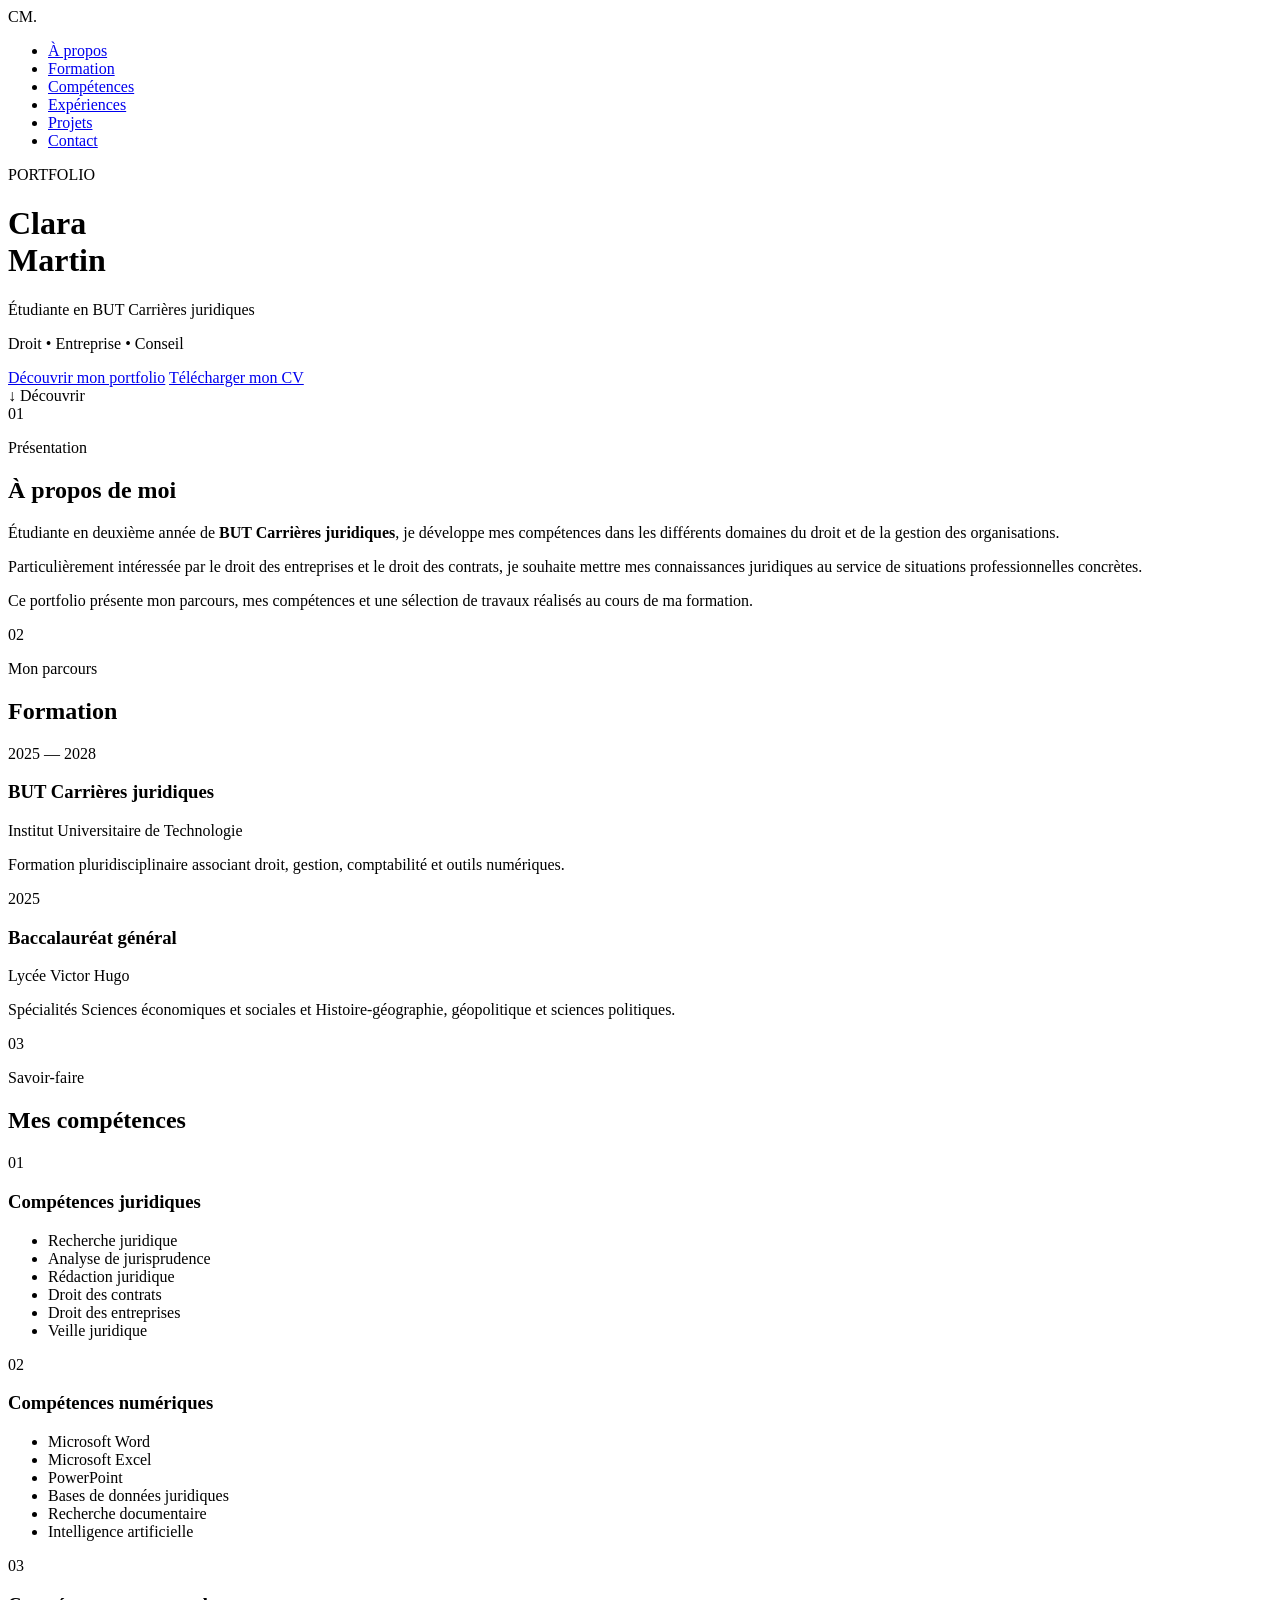
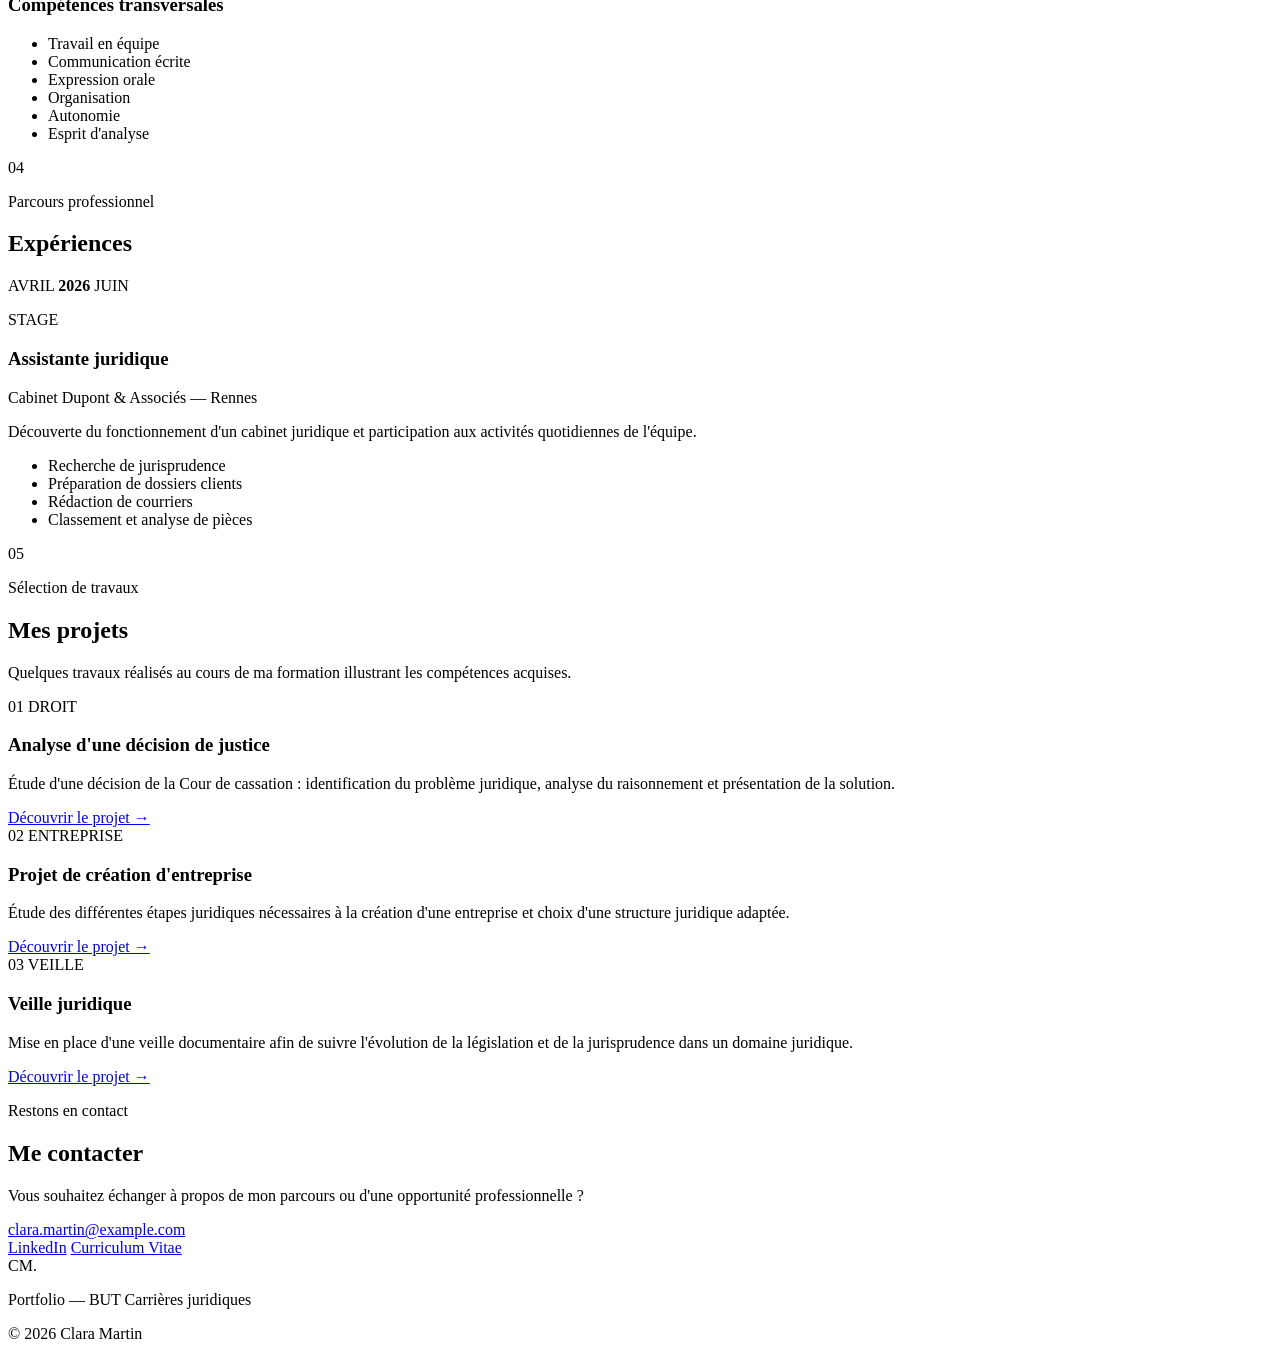
==== index.html @ 3ba402f6 "Add files via upload" ====
<!DOCTYPE html>
<html lang="fr">
<head>
    <meta charset="UTF-8">
    <meta name="viewport" content="width=device-width, initial-scale=1.0">
    <title>Portfolio | Clara Martin</title>
    <link rel="stylesheet" href="style.css">
</head>

<body>

<header class="hero">
    <nav class="navbar">
        <div class="logo">CM.</div>

        <ul>
            <li><a href="#apropos">À propos</a></li>
            <li><a href="#formation">Formation</a></li>
            <li><a href="#competences">Compétences</a></li>
            <li><a href="#experience">Expériences</a></li>
            <li><a href="#projets">Projets</a></li>
            <li><a href="#contact">Contact</a></li>
        </ul>
    </nav>

    <div class="hero-content">

        <p class="surtitle">PORTFOLIO</p>

        <h1>Clara<br><span>Martin</span></h1>

        <p class="subtitle">
            Étudiante en BUT Carrières juridiques
        </p>

        <p class="intro">
            Droit • Entreprise • Conseil
        </p>

        <div class="hero-buttons">
            <a href="#projets" class="btn btn-primary">Découvrir mon portfolio</a>
            <a href="cv-clara-martin.pdf" class="btn btn-outline">Télécharger mon CV</a>
        </div>

    </div>

    <div class="scroll">
        ↓ Découvrir
    </div>
</header>


<main>

<!-- À PROPOS -->

<section id="apropos" class="section about">

    <div class="section-number">01</div>

    <div class="section-content">

        <p class="section-label">Présentation</p>

        <h2>À propos de moi</h2>

        <div class="gold-line"></div>

        <p class="large-text">
            Étudiante en deuxième année de
            <strong>BUT Carrières juridiques</strong>,
            je développe mes compétences dans les différents
            domaines du droit et de la gestion des organisations.
        </p>

        <p>
            Particulièrement intéressée par le droit des entreprises
            et le droit des contrats, je souhaite mettre mes connaissances
            juridiques au service de situations professionnelles concrètes.
        </p>

        <p>
            Ce portfolio présente mon parcours, mes compétences
            et une sélection de travaux réalisés au cours de ma formation.
        </p>

    </div>

</section>


<!-- FORMATION -->

<section id="formation" class="section dark-section">

    <div class="section-number">02</div>

    <div class="section-content">

        <p class="section-label">Mon parcours</p>

        <h2>Formation</h2>

        <div class="gold-line"></div>

        <div class="timeline">

            <div class="timeline-item">
                <div class="date">2025 — 2028</div>

                <div>
                    <h3>BUT Carrières juridiques</h3>
                    <p class="institution">Institut Universitaire de Technologie</p>

                    <p>
                        Formation pluridisciplinaire associant droit,
                        gestion, comptabilité et outils numériques.
                    </p>
                </div>
            </div>


            <div class="timeline-item">

                <div class="date">2025</div>

                <div>
                    <h3>Baccalauréat général</h3>
                    <p class="institution">Lycée Victor Hugo</p>

                    <p>
                        Spécialités Sciences économiques et sociales
                        et Histoire-géographie, géopolitique et sciences politiques.
                    </p>
                </div>

            </div>

        </div>

    </div>

</section>


<!-- COMPÉTENCES -->

<section id="competences" class="section">

    <div class="section-number">03</div>

    <div class="section-content">

        <p class="section-label">Savoir-faire</p>

        <h2>Mes compétences</h2>

        <div class="gold-line"></div>


        <div class="skills-grid">

            <div class="skill-card">

                <span class="skill-number">01</span>

                <h3>Compétences juridiques</h3>

                <ul>
                    <li>Recherche juridique</li>
                    <li>Analyse de jurisprudence</li>
                    <li>Rédaction juridique</li>
                    <li>Droit des contrats</li>
                    <li>Droit des entreprises</li>
                    <li>Veille juridique</li>
                </ul>

            </div>


            <div class="skill-card">

                <span class="skill-number">02</span>

                <h3>Compétences numériques</h3>

                <ul>
                    <li>Microsoft Word</li>
                    <li>Microsoft Excel</li>
                    <li>PowerPoint</li>
                    <li>Bases de données juridiques</li>
                    <li>Recherche documentaire</li>
                    <li>Intelligence artificielle</li>
                </ul>

            </div>


            <div class="skill-card">

                <span class="skill-number">03</span>

                <h3>Compétences transversales</h3>

                <ul>
                    <li>Travail en équipe</li>
                    <li>Communication écrite</li>
                    <li>Expression orale</li>
                    <li>Organisation</li>
                    <li>Autonomie</li>
                    <li>Esprit d'analyse</li>
                </ul>

            </div>

        </div>

    </div>

</section>


<!-- EXPERIENCE -->

<section id="experience" class="section beige-section">

    <div class="section-number">04</div>

    <div class="section-content">

        <p class="section-label">Parcours professionnel</p>

        <h2>Expériences</h2>

        <div class="gold-line"></div>


        <article class="experience">

            <div class="experience-date">
                <span>AVRIL</span>
                <strong>2026</strong>
                <span>JUIN</span>
            </div>

            <div class="experience-content">

                <p class="experience-type">STAGE</p>

                <h3>Assistante juridique</h3>

                <p class="institution">
                    Cabinet Dupont & Associés — Rennes
                </p>

                <p>
                    Découverte du fonctionnement d'un cabinet juridique
                    et participation aux activités quotidiennes de l'équipe.
                </p>

                <ul>
                    <li>Recherche de jurisprudence</li>
                    <li>Préparation de dossiers clients</li>
                    <li>Rédaction de courriers</li>
                    <li>Classement et analyse de pièces</li>
                </ul>

            </div>

        </article>

    </div>

</section>


<!-- PROJETS -->

<section id="projets" class="section projects-section">

    <div class="section-number">05</div>

    <div class="section-content">

        <p class="section-label">Sélection de travaux</p>

        <h2>Mes projets</h2>

        <div class="gold-line"></div>

        <p class="projects-intro">
            Quelques travaux réalisés au cours de ma formation
            illustrant les compétences acquises.
        </p>


        <div class="projects-grid">


            <article class="project-card">

                <div class="project-top">
                    <span>01</span>
                    <span>DROIT</span>
                </div>

                <h3>Analyse d'une décision de justice</h3>

                <p>
                    Étude d'une décision de la Cour de cassation :
                    identification du problème juridique, analyse du
                    raisonnement et présentation de la solution.
                </p>

                <a href="#">Découvrir le projet →</a>

            </article>


            <article class="project-card">

                <div class="project-top">
                    <span>02</span>
                    <span>ENTREPRISE</span>
                </div>

                <h3>Projet de création d'entreprise</h3>

                <p>
                    Étude des différentes étapes juridiques nécessaires
                    à la création d'une entreprise et choix d'une
                    structure juridique adaptée.
                </p>

                <a href="#">Découvrir le projet →</a>

            </article>


            <article class="project-card">

                <div class="project-top">
                    <span>03</span>
                    <span>VEILLE</span>
                </div>

                <h3>Veille juridique</h3>

                <p>
                    Mise en place d'une veille documentaire afin de suivre
                    l'évolution de la législation et de la jurisprudence
                    dans un domaine juridique.
                </p>

                <a href="#">Découvrir le projet →</a>

            </article>

        </div>

    </div>

</section>


<!-- CONTACT -->

<section id="contact" class="contact">

    <p class="section-label">Restons en contact</p>

    <h2>Me contacter</h2>

    <div class="gold-line center"></div>

    <p>
        Vous souhaitez échanger à propos de mon parcours
        ou d'une opportunité professionnelle ?
    </p>

    <a href="mailto:clara.martin@example.com" class="email">
        clara.martin@example.com
    </a>

    <div class="contact-links">
        <a href="#">LinkedIn</a>
        <a href="cv-clara-martin.pdf">Curriculum Vitae</a>
    </div>

</section>

</main>


<footer>

    <div class="footer-logo">CM.</div>

    <p>
        Portfolio — BUT Carrières juridiques
    </p>

    <p>© 2026 Clara Martin</p>

</footer>

</body>
</html>
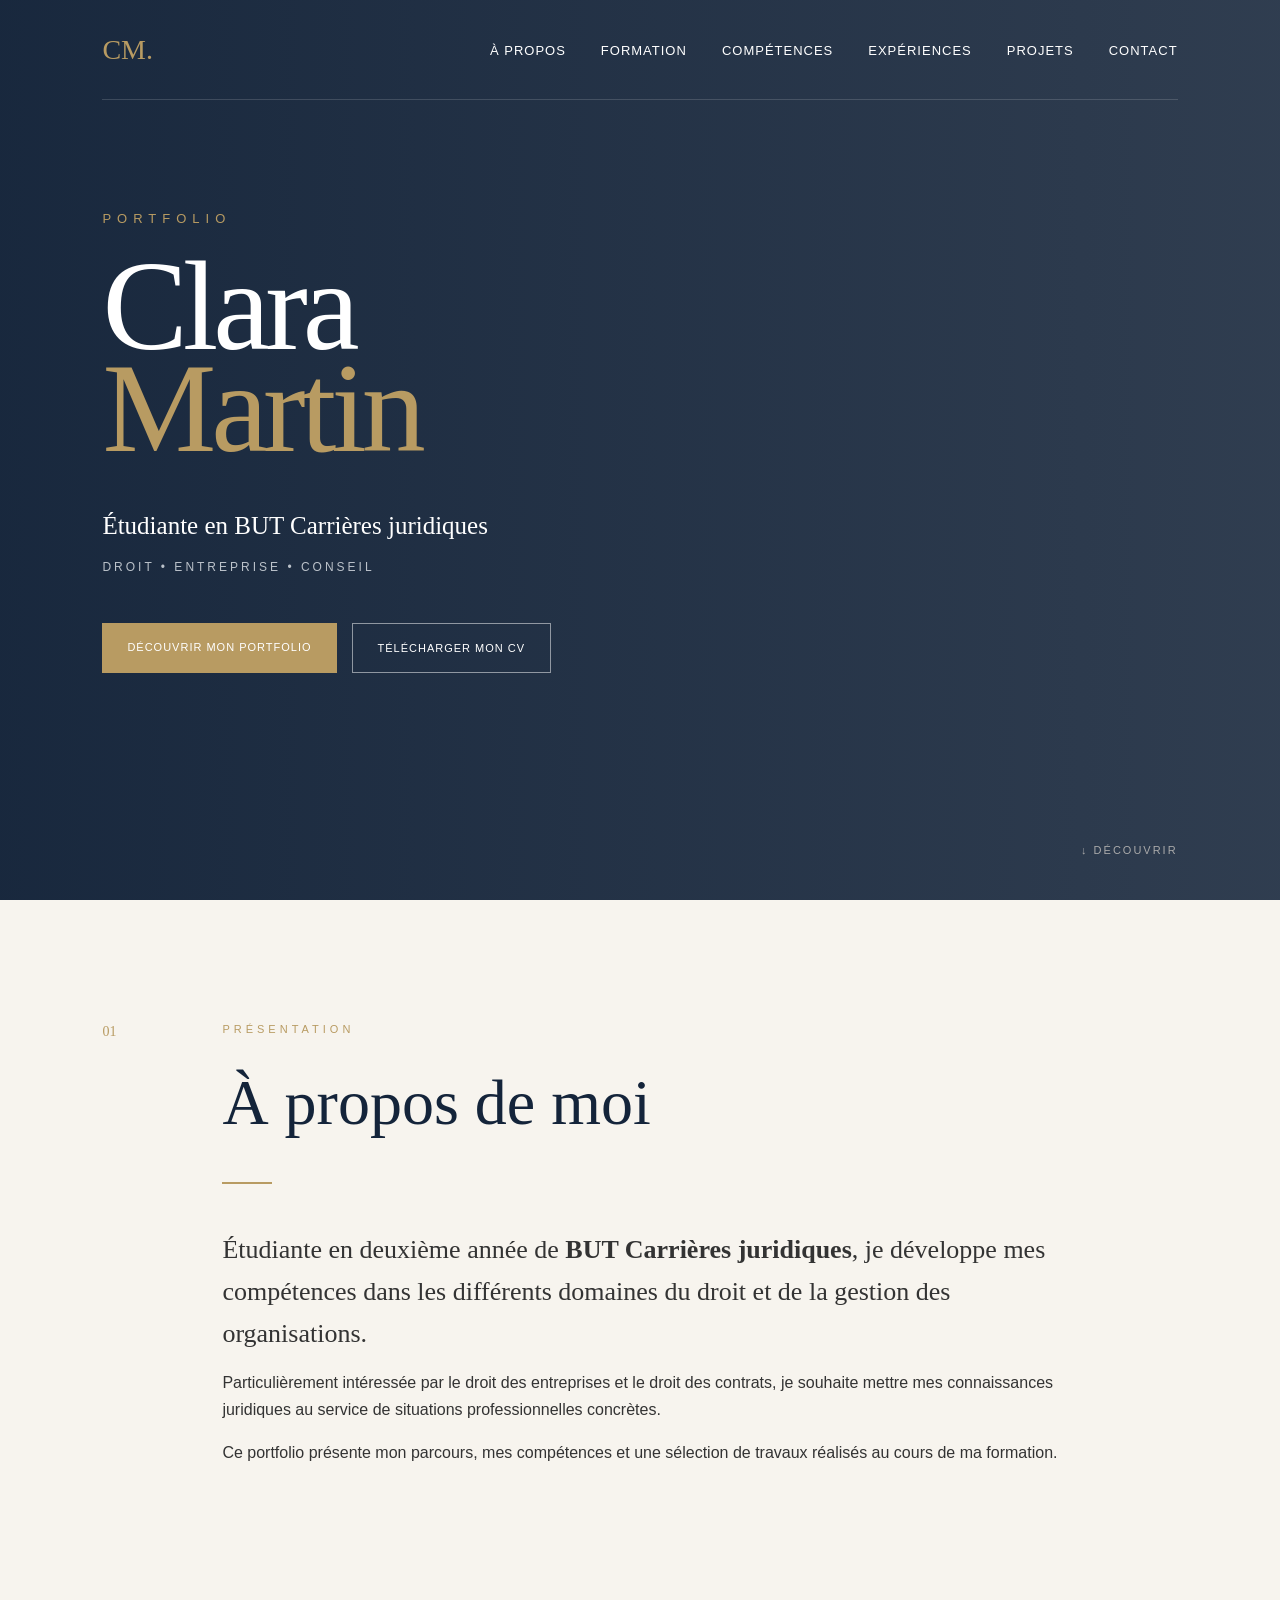
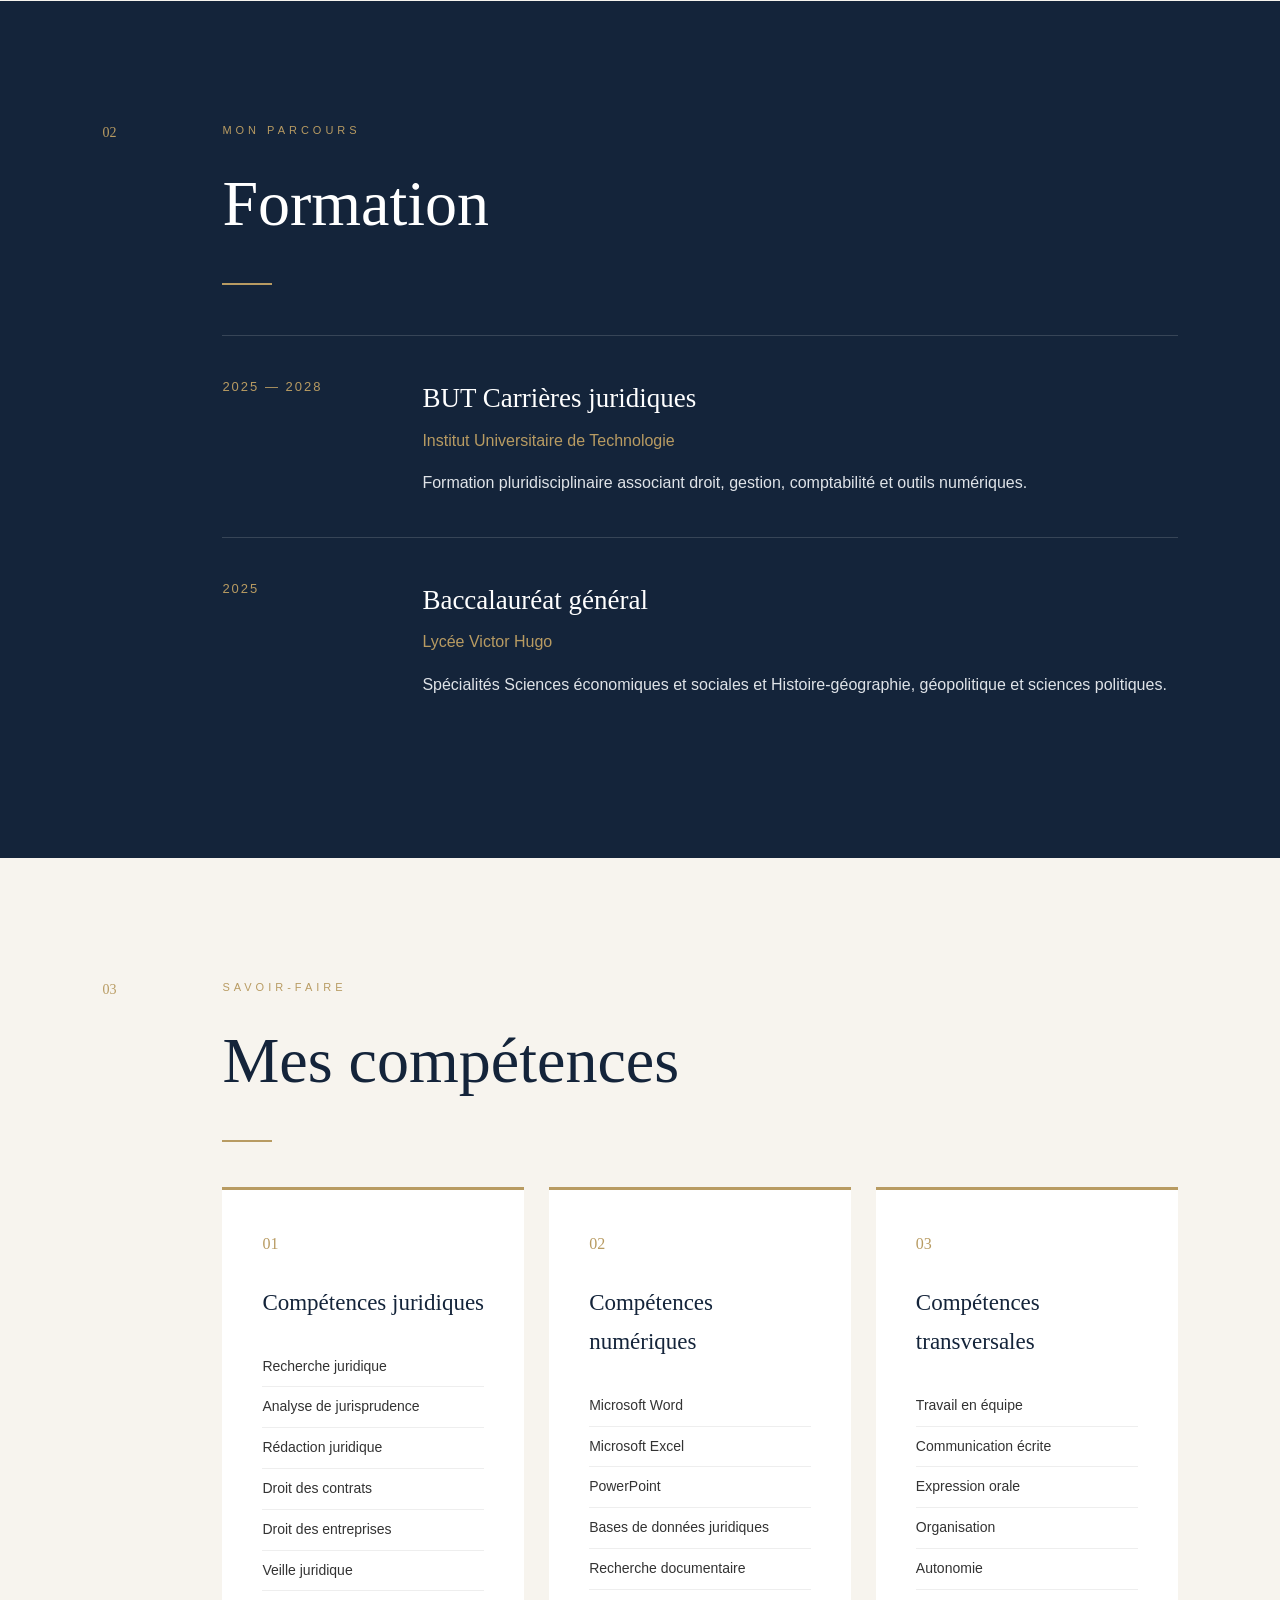
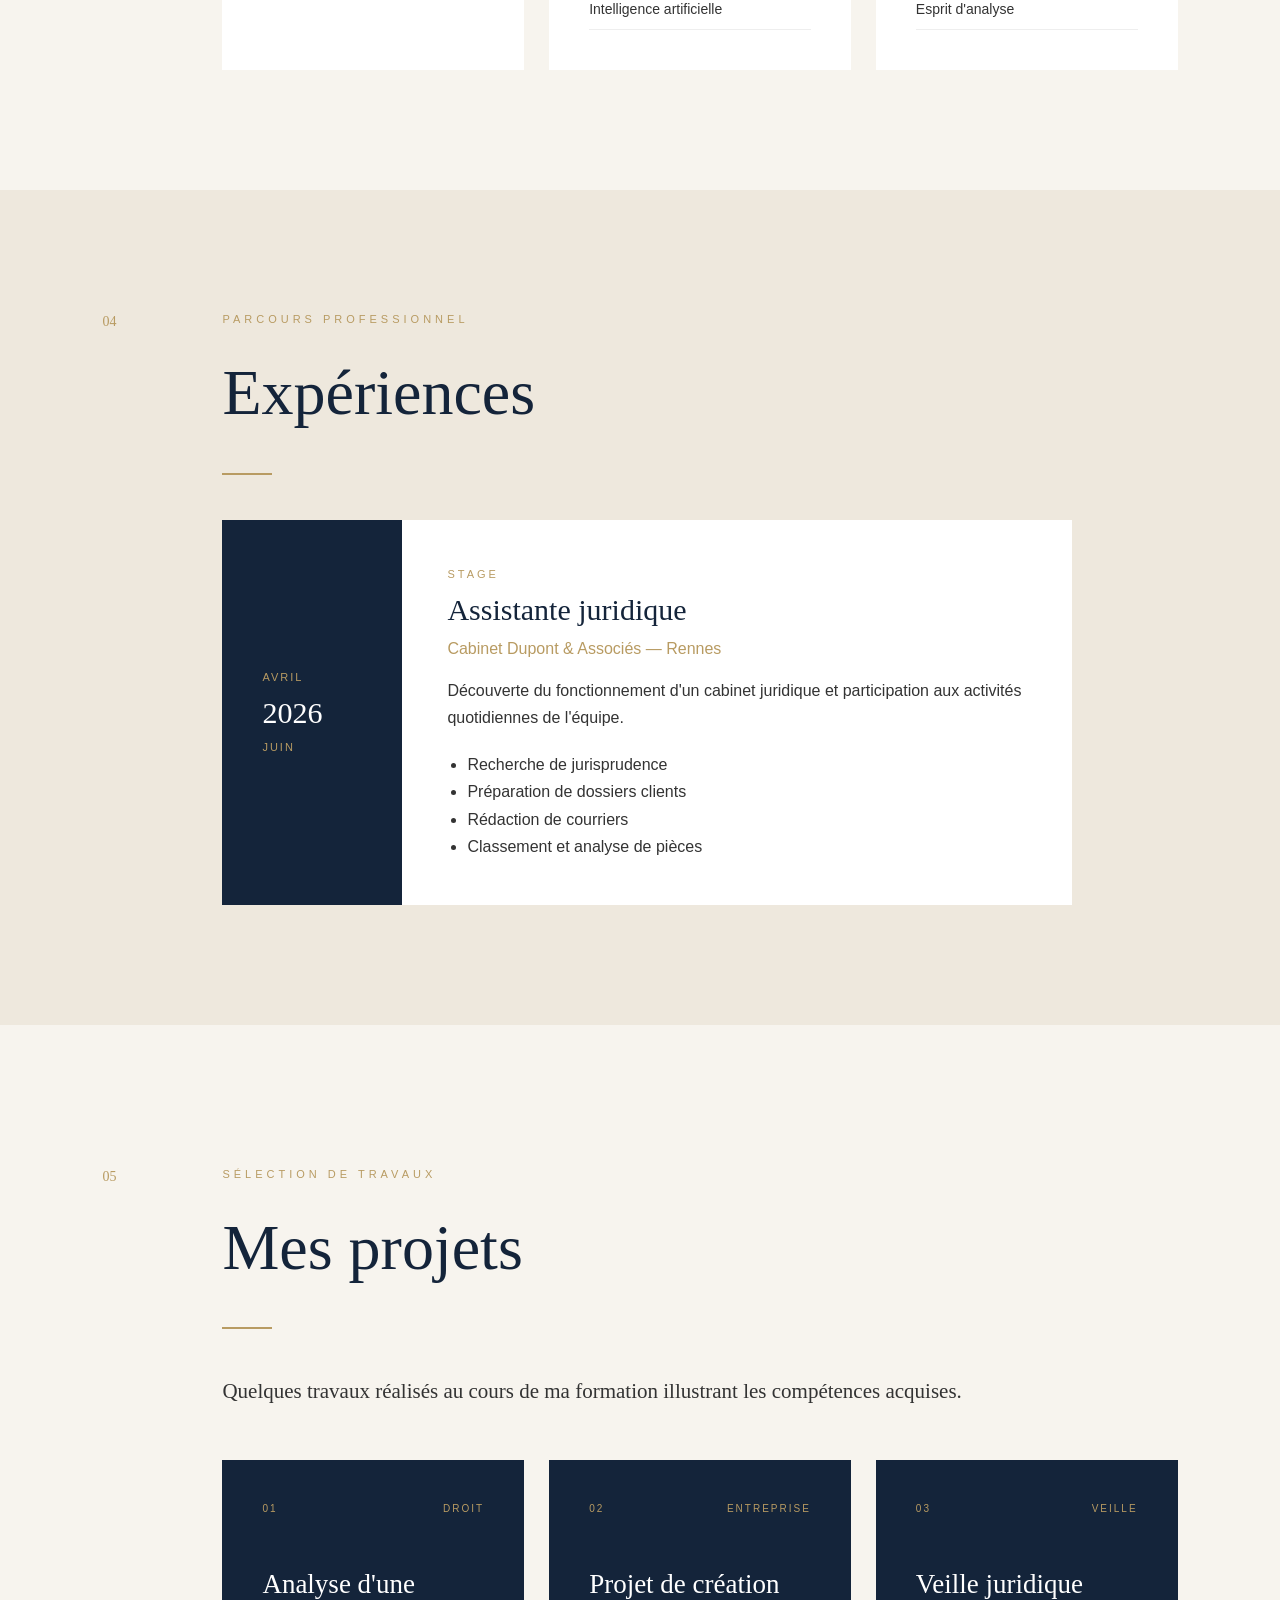
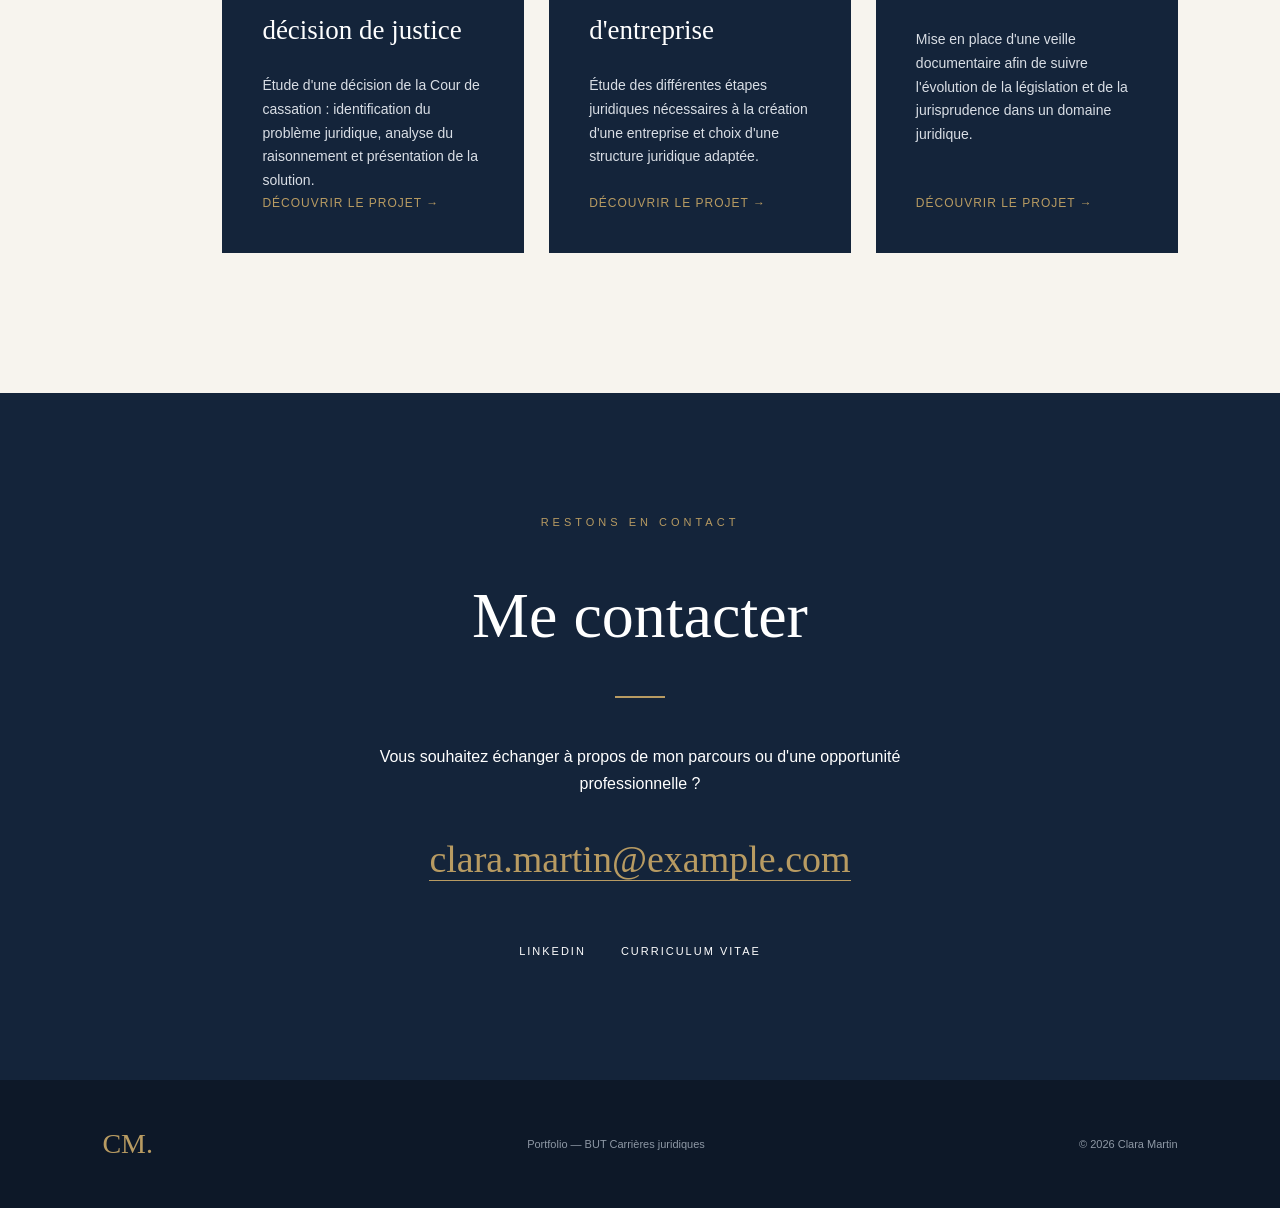
==== commit 4f557057: "Add files via upload" ====
--- a/index.html
+++ b/index.html
@@ -4,7 +4,572 @@
     <meta charset="UTF-8">
     <meta name="viewport" content="width=device-width, initial-scale=1.0">
     <title>Portfolio | Clara Martin</title>
-    <link rel="stylesheet" href="style.css">
+    <style>
+/* ==============================
+   VARIABLES
+================================ */
+
+:root {
+    --navy: #14243a;
+    --navy-light: #203653;
+    --gold: #b89b62;
+    --cream: #f7f4ee;
+    --beige: #eee8dd;
+    --white: #ffffff;
+    --text: #333333;
+    --light-text: #6e6e6e;
+}
+
+
+/* ==============================
+   BASE
+================================ */
+
+* {
+    margin: 0;
+    padding: 0;
+    box-sizing: border-box;
+}
+
+html {
+    scroll-behavior: smooth;
+}
+
+body {
+    font-family: Arial, Helvetica, sans-serif;
+    color: var(--text);
+    background: var(--cream);
+    line-height: 1.7;
+}
+
+h1,
+h2,
+h3 {
+    font-family: Georgia, "Times New Roman", serif;
+    font-weight: normal;
+}
+
+a {
+    text-decoration: none;
+    color: inherit;
+}
+
+
+/* ==============================
+   HERO
+================================ */
+
+.hero {
+    min-height: 100vh;
+    background:
+        linear-gradient(
+            90deg,
+            rgba(20, 36, 58, 0.98),
+            rgba(20, 36, 58, 0.88)
+        );
+    color: white;
+    position: relative;
+    padding: 0 8%;
+}
+
+.navbar {
+    height: 100px;
+    display: flex;
+    align-items: center;
+    justify-content: space-between;
+    border-bottom: 1px solid rgba(255,255,255,0.15);
+}
+
+.logo,
+.footer-logo {
+    font-family: Georgia, serif;
+    font-size: 28px;
+    color: var(--gold);
+}
+
+.navbar ul {
+    display: flex;
+    list-style: none;
+    gap: 35px;
+}
+
+.navbar a {
+    font-size: 13px;
+    letter-spacing: 1px;
+    text-transform: uppercase;
+    transition: 0.3s;
+}
+
+.navbar a:hover {
+    color: var(--gold);
+}
+
+
+.hero-content {
+    max-width: 850px;
+    padding-top: 12vh;
+}
+
+.surtitle {
+    color: var(--gold);
+    letter-spacing: 6px;
+    font-size: 13px;
+    margin-bottom: 25px;
+}
+
+.hero h1 {
+    font-size: clamp(75px, 10vw, 145px);
+    line-height: 0.8;
+    letter-spacing: -5px;
+}
+
+.hero h1 span {
+    color: var(--gold);
+}
+
+.subtitle {
+    margin-top: 45px;
+    font-family: Georgia, serif;
+    font-size: 25px;
+}
+
+.intro {
+    color: #bbc2ca;
+    margin-top: 10px;
+    letter-spacing: 3px;
+    text-transform: uppercase;
+    font-size: 12px;
+}
+
+
+.hero-buttons {
+    margin-top: 45px;
+    display: flex;
+    gap: 15px;
+}
+
+.btn {
+    padding: 15px 25px;
+    text-transform: uppercase;
+    letter-spacing: 1px;
+    font-size: 11px;
+    transition: 0.3s;
+}
+
+.btn-primary {
+    background: var(--gold);
+    color: white;
+}
+
+.btn-primary:hover {
+    background: white;
+    color: var(--navy);
+}
+
+.btn-outline {
+    border: 1px solid rgba(255,255,255,0.5);
+}
+
+.btn-outline:hover {
+    background: white;
+    color: var(--navy);
+}
+
+.scroll {
+    position: absolute;
+    right: 8%;
+    bottom: 40px;
+    color: #aaa;
+    font-size: 11px;
+    text-transform: uppercase;
+    letter-spacing: 2px;
+}
+
+
+/* ==============================
+   SECTIONS
+================================ */
+
+.section {
+    display: grid;
+    grid-template-columns: 120px 1fr;
+    padding: 120px 8%;
+    max-width: 1500px;
+    margin: auto;
+}
+
+.section-number {
+    color: var(--gold);
+    font-family: Georgia, serif;
+    font-size: 14px;
+}
+
+.section-content {
+    max-width: 1100px;
+}
+
+.section-label {
+    text-transform: uppercase;
+    letter-spacing: 4px;
+    font-size: 11px;
+    color: var(--gold);
+    margin-bottom: 10px;
+}
+
+h2 {
+    font-size: clamp(42px, 5vw, 65px);
+    color: var(--navy);
+}
+
+.gold-line {
+    width: 50px;
+    height: 2px;
+    background: var(--gold);
+    margin: 25px 0 45px;
+}
+
+.large-text {
+    font-family: Georgia, serif;
+    font-size: 26px;
+    line-height: 1.6;
+    max-width: 900px;
+    margin-bottom: 25px;
+}
+
+.section-content > p:not(.section-label) {
+    max-width: 850px;
+    margin-bottom: 15px;
+}
+
+
+/* ==============================
+   FORMATION
+================================ */
+
+.dark-section {
+    max-width: none;
+    background: var(--navy);
+    color: #dfe3e8;
+}
+
+.dark-section .section-content {
+    max-width: 1100px;
+}
+
+.dark-section h2 {
+    color: white;
+}
+
+.timeline {
+    margin-top: 50px;
+}
+
+.timeline-item {
+    display: grid;
+    grid-template-columns: 200px 1fr;
+    padding: 40px 0;
+    border-top: 1px solid rgba(255,255,255,0.15);
+}
+
+.date {
+    color: var(--gold);
+    font-size: 13px;
+    letter-spacing: 2px;
+}
+
+.timeline h3 {
+    color: white;
+    font-size: 27px;
+    margin-bottom: 5px;
+}
+
+.institution {
+    color: var(--gold);
+    margin-bottom: 15px;
+}
+
+
+/* ==============================
+   COMPETENCES
+================================ */
+
+.skills-grid {
+    display: grid;
+    grid-template-columns: repeat(3, 1fr);
+    gap: 25px;
+}
+
+.skill-card {
+    background: white;
+    padding: 40px;
+    border-top: 3px solid var(--gold);
+    transition: 0.3s;
+}
+
+.skill-card:hover {
+    transform: translateY(-7px);
+    box-shadow: 0 20px 45px rgba(0,0,0,0.08);
+}
+
+.skill-number {
+    color: var(--gold);
+    font-family: Georgia, serif;
+}
+
+.skill-card h3 {
+    color: var(--navy);
+    font-size: 23px;
+    margin: 25px 0;
+}
+
+.skill-card ul {
+    list-style: none;
+}
+
+.skill-card li {
+    padding: 8px 0;
+    border-bottom: 1px solid #eee;
+    font-size: 14px;
+}
+
+
+/* ==============================
+   EXPERIENCE
+================================ */
+
+.beige-section {
+    max-width: none;
+    background: var(--beige);
+}
+
+.experience {
+    display: grid;
+    grid-template-columns: 180px 1fr;
+    background: white;
+    max-width: 850px;
+    margin-top: 40px;
+}
+
+.experience-date {
+    background: var(--navy);
+    color: white;
+    padding: 40px;
+    display: flex;
+    flex-direction: column;
+    justify-content: center;
+}
+
+.experience-date span {
+    color: var(--gold);
+    font-size: 11px;
+    letter-spacing: 2px;
+}
+
+.experience-date strong {
+    font-family: Georgia, serif;
+    font-size: 30px;
+    font-weight: normal;
+}
+
+.experience-content {
+    padding: 45px;
+}
+
+.experience-type {
+    color: var(--gold);
+    font-size: 11px;
+    letter-spacing: 3px;
+}
+
+.experience-content h3 {
+    font-size: 30px;
+    color: var(--navy);
+}
+
+.experience-content ul {
+    margin: 20px 0 0 20px;
+}
+
+
+/* ==============================
+   PROJETS
+================================ */
+
+.projects-section {
+    padding-top: 140px;
+    padding-bottom: 140px;
+}
+
+.projects-intro {
+    font-family: Georgia, serif;
+    font-size: 21px;
+}
+
+.projects-grid {
+    display: grid;
+    grid-template-columns: repeat(3, 1fr);
+    gap: 25px;
+    margin-top: 50px;
+}
+
+.project-card {
+    background: var(--navy);
+    color: #d9dee5;
+    padding: 40px;
+    min-height: 390px;
+    display: flex;
+    flex-direction: column;
+    transition: 0.3s;
+}
+
+.project-card:hover {
+    transform: translateY(-8px);
+}
+
+.project-top {
+    display: flex;
+    justify-content: space-between;
+    color: var(--gold);
+    font-size: 10px;
+    letter-spacing: 2px;
+}
+
+.project-card h3 {
+    color: white;
+    font-size: 27px;
+    margin: 45px 0 20px;
+}
+
+.project-card p {
+    font-size: 14px;
+}
+
+.project-card a {
+    color: var(--gold);
+    margin-top: auto;
+    font-size: 12px;
+    text-transform: uppercase;
+    letter-spacing: 1px;
+}
+
+
+/* ==============================
+   CONTACT
+================================ */
+
+.contact {
+    background: var(--navy);
+    color: white;
+    text-align: center;
+    padding: 120px 20px;
+}
+
+.contact h2 {
+    color: white;
+}
+
+.center {
+    margin-left: auto;
+    margin-right: auto;
+}
+
+.contact > p {
+    max-width: 600px;
+    margin: 0 auto 30px;
+}
+
+.email {
+    font-family: Georgia, serif;
+    color: var(--gold);
+    font-size: clamp(22px, 4vw, 38px);
+    border-bottom: 1px solid var(--gold);
+}
+
+.contact-links {
+    margin-top: 50px;
+    display: flex;
+    justify-content: center;
+    gap: 35px;
+}
+
+.contact-links a {
+    text-transform: uppercase;
+    letter-spacing: 2px;
+    font-size: 11px;
+}
+
+
+/* ==============================
+   FOOTER
+================================ */
+
+footer {
+    background: #0d1828;
+    color: #8e98a5;
+    display: flex;
+    justify-content: space-between;
+    align-items: center;
+    padding: 40px 8%;
+    font-size: 11px;
+}
+
+
+/* ==============================
+   RESPONSIVE
+================================ */
+
+@media (max-width: 850px) {
+
+    .navbar ul {
+        display: none;
+    }
+
+    .hero h1 {
+        letter-spacing: -2px;
+    }
+
+    .section {
+        display: block;
+        padding: 80px 7%;
+    }
+
+    .section-number {
+        margin-bottom: 20px;
+    }
+
+    .skills-grid,
+    .projects-grid {
+        grid-template-columns: 1fr;
+    }
+
+    .timeline-item {
+        grid-template-columns: 1fr;
+        gap: 15px;
+    }
+
+    .experience {
+        grid-template-columns: 1fr;
+    }
+
+    .experience-date {
+        display: block;
+    }
+
+    .hero-buttons {
+        flex-direction: column;
+        align-items: flex-start;
+    }
+
+    footer {
+        flex-direction: column;
+        gap: 15px;
+        text-align: center;
+    }
+}
+
+
+    </style>
+  
 </head>
 
 <body>
